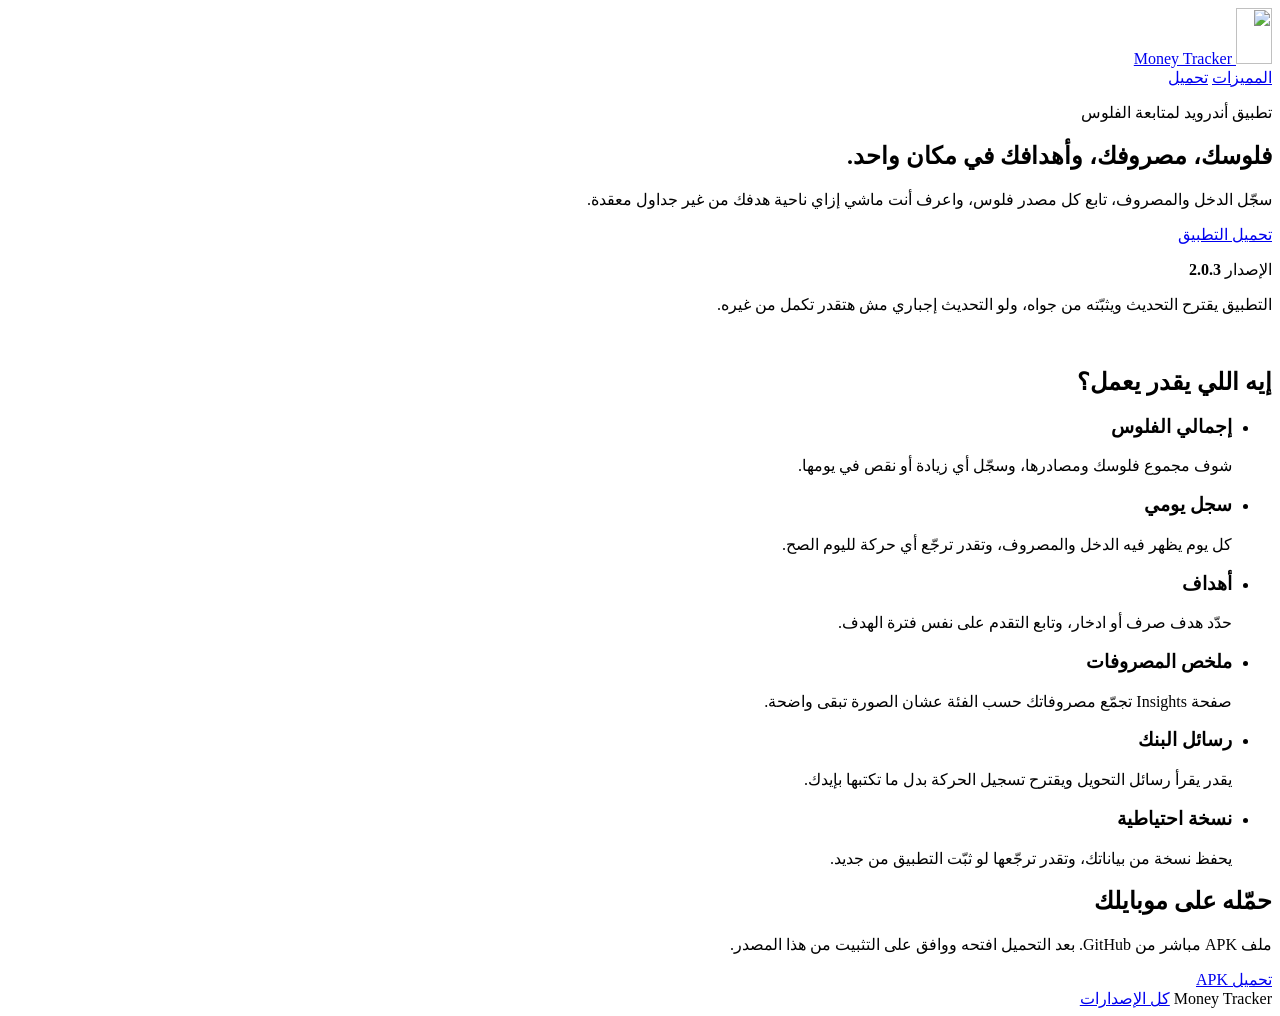
==== site/index.html @ 5b723d64 "Update the website to v2.0.3." ====
<!DOCTYPE html>
<html lang="ar" dir="rtl">
  <head>
    <meta charset="utf-8" />
    <meta name="viewport" content="width=device-width, initial-scale=1" />
    <title>Money Tracker</title>
    <meta
      name="description"
      content="تطبيق بسيط لمتابعة فلوسك، مصروفاتك، وأهدافك. حمّله على أندرويد."
    />
    <link rel="icon" href="money.png" />
    <link rel="preconnect" href="https://fonts.googleapis.com" />
    <link rel="preconnect" href="https://fonts.gstatic.com" crossorigin />
    <link
      href="https://fonts.googleapis.com/css2?family=IBM+Plex+Sans+Arabic:wght@400;500;600;700&display=swap"
      rel="stylesheet"
    />
    <link rel="stylesheet" href="styles.css" />
  </head>
  <body>
    <header class="top">
      <a class="brand" href="#top">
        <img src="money.png" alt="" width="36" height="56" />
        <span>Money Tracker</span>
      </a>
      <nav>
        <a href="#features">المميزات</a>
        <a class="nav-download" href="#download">تحميل</a>
      </nav>
    </header>

    <main id="top">
      <section class="hero">
        <div class="hero-copy">
          <p class="eyebrow">تطبيق أندرويد لمتابعة الفلوس</p>
          <h1>فلوسك، مصروفك، وأهدافك في مكان واحد.</h1>
          <p class="lead">
            سجّل الدخل والمصروف، تابع كل مصدر فلوس، واعرف أنت ماشي إزاي ناحية
            هدفك من غير جداول معقدة.
          </p>
          <div class="actions">
            <a
              id="download-button"
              class="button"
              href="https://github.com/omar-el-esawy/MoneyTraker/releases/download/v2.0.3/money_traker-v2.0.3.apk"
              >تحميل التطبيق</a
            >
            <p class="version-line">
              الإصدار <strong id="version-label">2.0.3</strong>
            </p>
          </div>
          <p id="changelog" class="changelog">
            التطبيق يقترح التحديث ويثبّته من جواه، ولو التحديث إجباري مش هتقدر تكمل من غيره.
          </p>
        </div>
        <div class="hero-art" aria-hidden="true">
          <img src="money.png" alt="" />
        </div>
      </section>

      <section id="features" class="features">
        <h2>إيه اللي يقدر يعمل؟</h2>
        <ul>
          <li>
            <h3>إجمالي الفلوس</h3>
            <p>شوف مجموع فلوسك ومصادرها، وسجّل أي زيادة أو نقص في يومها.</p>
          </li>
          <li>
            <h3>سجل يومي</h3>
            <p>كل يوم يظهر فيه الدخل والمصروف، وتقدر ترجّع أي حركة لليوم الصح.</p>
          </li>
          <li>
            <h3>أهداف</h3>
            <p>حدّد هدف صرف أو ادخار، وتابع التقدم على نفس فترة الهدف.</p>
          </li>
          <li>
            <h3>ملخص المصروفات</h3>
            <p>صفحة Insights تجمّع مصروفاتك حسب الفئة عشان الصورة تبقى واضحة.</p>
          </li>
          <li>
            <h3>رسائل البنك</h3>
            <p>يقدر يقرأ رسائل التحويل ويقترح تسجيل الحركة بدل ما تكتبها بإيدك.</p>
          </li>
          <li>
            <h3>نسخة احتياطية</h3>
            <p>يحفظ نسخة من بياناتك، وتقدر ترجّعها لو ثبّت التطبيق من جديد.</p>
          </li>
        </ul>
      </section>

      <section id="download" class="download">
        <h2>حمّله على موبايلك</h2>
        <p>ملف APK مباشر من GitHub. بعد التحميل افتحه ووافق على التثبيت من هذا المصدر.</p>
        <a
          id="download-button-bottom"
          class="button"
          href="https://github.com/omar-el-esawy/MoneyTraker/releases/download/v2.0.3/money_traker-v2.0.3.apk"
          >تحميل APK</a
        >
      </section>
    </main>

    <footer>
      <span>Money Tracker</span>
      <a href="https://github.com/omar-el-esawy/MoneyTraker/releases">كل الإصدارات</a>
    </footer>

    <script>
      var remoteVersion =
        "https://raw.githubusercontent.com/omar-el-esawy/MoneyTraker/main/site/version.json";

      function loadVersion(url) {
        return fetch(url, { cache: "no-store" }).then(function (response) {
          if (!response.ok) throw new Error("version");
          return response.json();
        });
      }

      loadVersion(remoteVersion)
        .catch(function () {
          return loadVersion("version.json");
        })
        .then(function (data) {
          if (!data.download_url) return;
          document.getElementById("download-button").href = data.download_url;
          document.getElementById("download-button-bottom").href = data.download_url;
          if (data.version) {
            document.getElementById("version-label").textContent = data.version;
          }
          if (data.changelog) {
            document.getElementById("changelog").textContent = data.changelog;
          }
        })
        .catch(function () {});
    </script>
  </body>
</html>
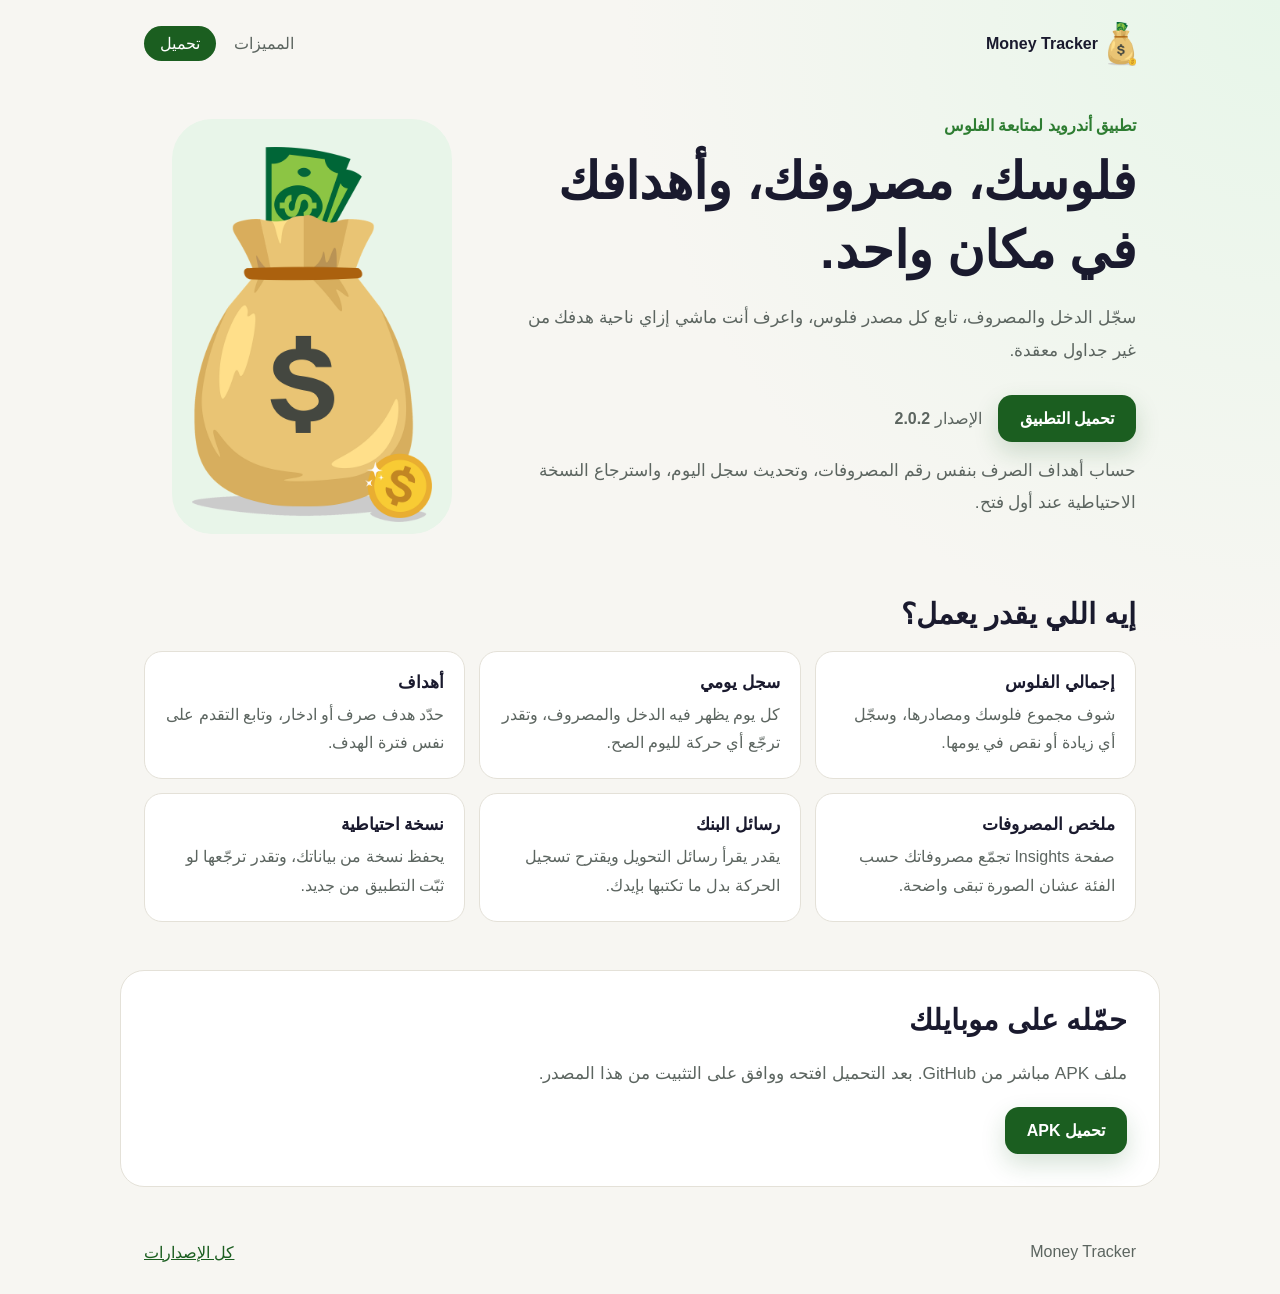
==== commit 532d67d1: "Add in-app updates and publish the website version from CI. After a version tag, the release workflo" ====
--- a/site/index.html
+++ b/site/index.html
@@ -42,15 +42,16 @@
             <a
               id="download-button"
               class="button"
-              href="https://github.com/omar-el-esawy/MoneyTraker/releases/download/v2.0.3/money_traker-v2.0.3.apk"
+              href="https://github.com/omar-el-esawy/MoneyTraker/releases/download/v2.0.2/money_traker-v2.0.2.apk"
               >تحميل التطبيق</a
             >
             <p class="version-line">
-              الإصدار <strong id="version-label">2.0.3</strong>
+              الإصدار <strong id="version-label">2.0.2</strong>
             </p>
           </div>
           <p id="changelog" class="changelog">
-            التطبيق يقترح التحديث ويثبّته من جواه، ولو التحديث إجباري مش هتقدر تكمل من غيره.
+            حساب أهداف الصرف بنفس رقم المصروفات، وتحديث سجل اليوم، واسترجاع
+            النسخة الاحتياطية عند أول فتح.
           </p>
         </div>
         <div class="hero-art" aria-hidden="true">
@@ -94,7 +95,7 @@
         <a
           id="download-button-bottom"
           class="button"
-          href="https://github.com/omar-el-esawy/MoneyTraker/releases/download/v2.0.3/money_traker-v2.0.3.apk"
+          href="https://github.com/omar-el-esawy/MoneyTraker/releases/download/v2.0.2/money_traker-v2.0.2.apk"
           >تحميل APK</a
         >
       </section>
--- a/site/styles.css
+++ b/site/styles.css
@@ -0,0 +1,290 @@
+:root {
+  --green: #1b5e20;
+  --green-bright: #2e7d32;
+  --mint: #e8f5e9;
+  --paper: #f7f6f2;
+  --ink: #1a1a2e;
+  --muted: #5c6560;
+  --line: #e4e1d8;
+  --white: #ffffff;
+}
+
+* {
+  box-sizing: border-box;
+}
+
+html {
+  scroll-behavior: smooth;
+}
+
+body {
+  margin: 0;
+  font-family: "IBM Plex Sans Arabic", sans-serif;
+  color: var(--ink);
+  background:
+    radial-gradient(circle at 100% 0%, #e7f6e9 0%, transparent 36%),
+    var(--paper);
+}
+
+a {
+  color: inherit;
+}
+
+.top {
+  display: flex;
+  align-items: center;
+  justify-content: space-between;
+  gap: 16px;
+  max-width: 1040px;
+  margin: 0 auto;
+  padding: 22px 24px;
+}
+
+.brand {
+  display: flex;
+  align-items: center;
+  gap: 10px;
+  text-decoration: none;
+  font-weight: 700;
+}
+
+.brand img {
+  width: 28px;
+  height: auto;
+}
+
+nav {
+  display: flex;
+  align-items: center;
+  gap: 18px;
+}
+
+nav a {
+  text-decoration: none;
+  color: var(--muted);
+  font-weight: 500;
+}
+
+.nav-download {
+  color: var(--white) !important;
+  background: var(--green);
+  border-radius: 999px;
+  padding: 8px 16px;
+}
+
+.hero,
+.features,
+.download,
+footer {
+  max-width: 1040px;
+  margin: 0 auto;
+  padding: 12px 24px 48px;
+}
+
+.hero {
+  display: grid;
+  grid-template-columns: 1.3fr 0.7fr;
+  gap: 32px;
+  align-items: center;
+  padding-top: 28px;
+}
+
+.eyebrow {
+  margin: 0 0 12px;
+  color: var(--green-bright);
+  font-weight: 600;
+}
+
+h1,
+h2,
+h3,
+p {
+  margin-top: 0;
+}
+
+h1 {
+  margin-bottom: 16px;
+  font-size: clamp(2rem, 4vw, 3.4rem);
+  line-height: 1.35;
+  letter-spacing: 0;
+}
+
+.lead,
+.download p,
+.changelog {
+  color: var(--muted);
+  font-size: 1.08rem;
+  line-height: 1.9;
+}
+
+.actions {
+  display: flex;
+  align-items: center;
+  gap: 16px;
+  margin: 28px 0 12px;
+}
+
+.button {
+  display: inline-block;
+  background: var(--green);
+  color: var(--white);
+  text-decoration: none;
+  font-weight: 700;
+  border-radius: 14px;
+  padding: 14px 22px;
+  box-shadow: 0 10px 24px rgba(27, 94, 32, 0.18);
+}
+
+.button:hover {
+  background: var(--green-bright);
+}
+
+.version-line {
+  margin: 0;
+  color: var(--muted);
+}
+
+.hero-art {
+  justify-self: center;
+  width: min(100%, 280px);
+  margin-inline: auto;
+  display: flex;
+  justify-content: center;
+  background: var(--mint);
+  border-radius: 40px;
+  padding: 28px 20px 12px;
+}
+
+.hero-art img {
+  display: block;
+  width: min(240px, 100%);
+  height: auto;
+}
+
+.features h2,
+.download h2 {
+  font-size: 1.8rem;
+  margin-bottom: 20px;
+}
+
+.features ul {
+  list-style: none;
+  padding: 0;
+  margin: 0;
+  display: grid;
+  grid-template-columns: repeat(3, 1fr);
+  gap: 14px;
+}
+
+.features li {
+  background: var(--white);
+  border: 1px solid var(--line);
+  border-radius: 18px;
+  padding: 20px;
+}
+
+.features h3 {
+  margin-bottom: 8px;
+  font-size: 1.08rem;
+}
+
+.features p {
+  margin: 0;
+  color: var(--muted);
+  line-height: 1.8;
+}
+
+.download {
+  background: var(--white);
+  border: 1px solid var(--line);
+  border-radius: 24px;
+  padding: 32px;
+  margin-bottom: 48px;
+}
+
+footer {
+  display: flex;
+  justify-content: space-between;
+  gap: 12px;
+  padding-top: 8px;
+  padding-bottom: 32px;
+  color: var(--muted);
+}
+
+footer a {
+  color: var(--green);
+}
+
+@media (max-width: 800px) {
+  .top {
+    flex-wrap: wrap;
+    align-items: center;
+    padding: 16px;
+  }
+
+  .brand {
+    min-width: 0;
+  }
+
+  nav {
+    gap: 8px;
+    margin-right: auto;
+  }
+
+  .nav-download {
+    padding: 10px 14px;
+  }
+
+  .hero,
+  .features,
+  footer {
+    padding-right: 16px;
+    padding-left: 16px;
+  }
+
+  .hero,
+  .features ul {
+    grid-template-columns: 1fr;
+  }
+
+  .hero {
+    gap: 8px;
+    padding-top: 8px;
+  }
+
+  h1 {
+    font-size: clamp(1.7rem, 8vw, 2.4rem);
+  }
+
+  .hero-art {
+    order: -1;
+    padding: 16px 16px 4px;
+    border-radius: 28px;
+  }
+
+  .actions {
+    flex-direction: column;
+    align-items: stretch;
+    gap: 10px;
+  }
+
+  .button {
+    text-align: center;
+    padding: 16px 18px;
+  }
+
+  .version-line {
+    text-align: center;
+  }
+
+  .download {
+    margin-right: 16px;
+    margin-left: 16px;
+    padding: 22px 18px;
+    border-radius: 20px;
+  }
+
+  footer {
+    align-items: flex-start;
+  }
+}
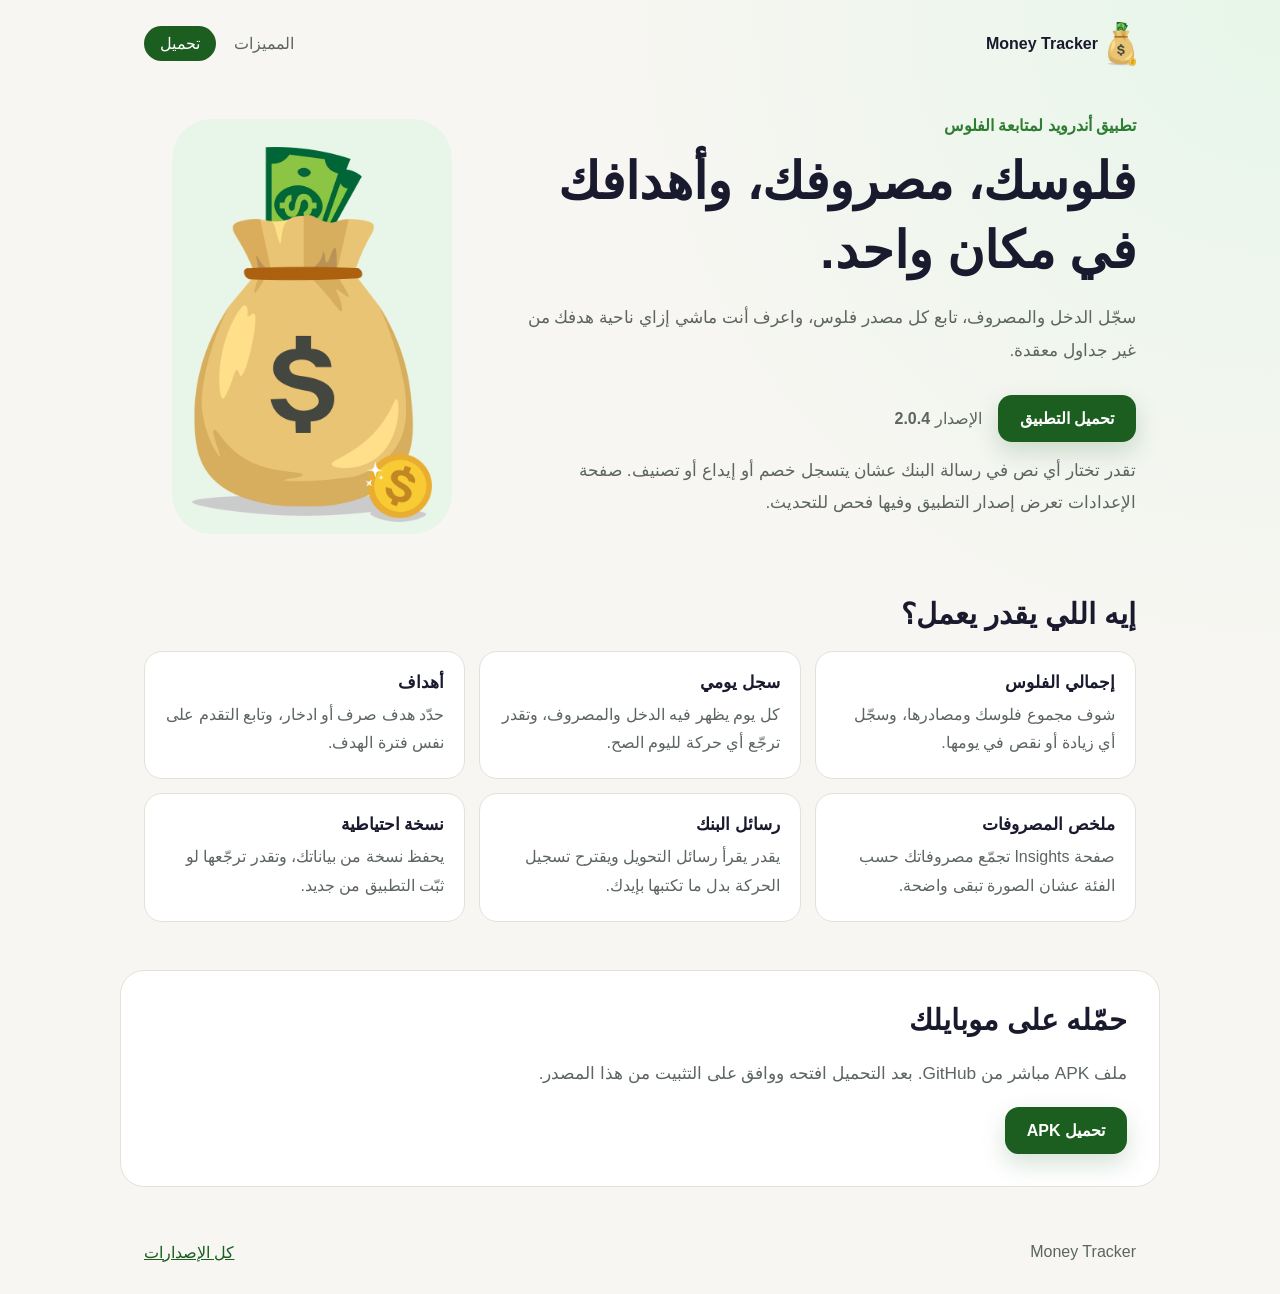
==== commit d7402da1: "Update the website to v2.0.4." ====
--- a/site/index.html
+++ b/site/index.html
@@ -42,16 +42,15 @@
             <a
               id="download-button"
               class="button"
-              href="https://github.com/omar-el-esawy/MoneyTraker/releases/download/v2.0.2/money_traker-v2.0.2.apk"
+              href="https://github.com/omar-el-esawy/MoneyTraker/releases/download/v2.0.4/money_traker-v2.0.4.apk"
               >تحميل التطبيق</a
             >
             <p class="version-line">
-              الإصدار <strong id="version-label">2.0.2</strong>
+              الإصدار <strong id="version-label">2.0.4</strong>
             </p>
           </div>
           <p id="changelog" class="changelog">
-            حساب أهداف الصرف بنفس رقم المصروفات، وتحديث سجل اليوم، واسترجاع
-            النسخة الاحتياطية عند أول فتح.
+            تقدر تختار أي نص في رسالة البنك عشان يتسجل خصم أو إيداع أو تصنيف. صفحة الإعدادات تعرض إصدار التطبيق وفيها فحص للتحديث.
           </p>
         </div>
         <div class="hero-art" aria-hidden="true">
@@ -95,7 +94,7 @@
         <a
           id="download-button-bottom"
           class="button"
-          href="https://github.com/omar-el-esawy/MoneyTraker/releases/download/v2.0.2/money_traker-v2.0.2.apk"
+          href="https://github.com/omar-el-esawy/MoneyTraker/releases/download/v2.0.4/money_traker-v2.0.4.apk"
           >تحميل APK</a
         >
       </section>
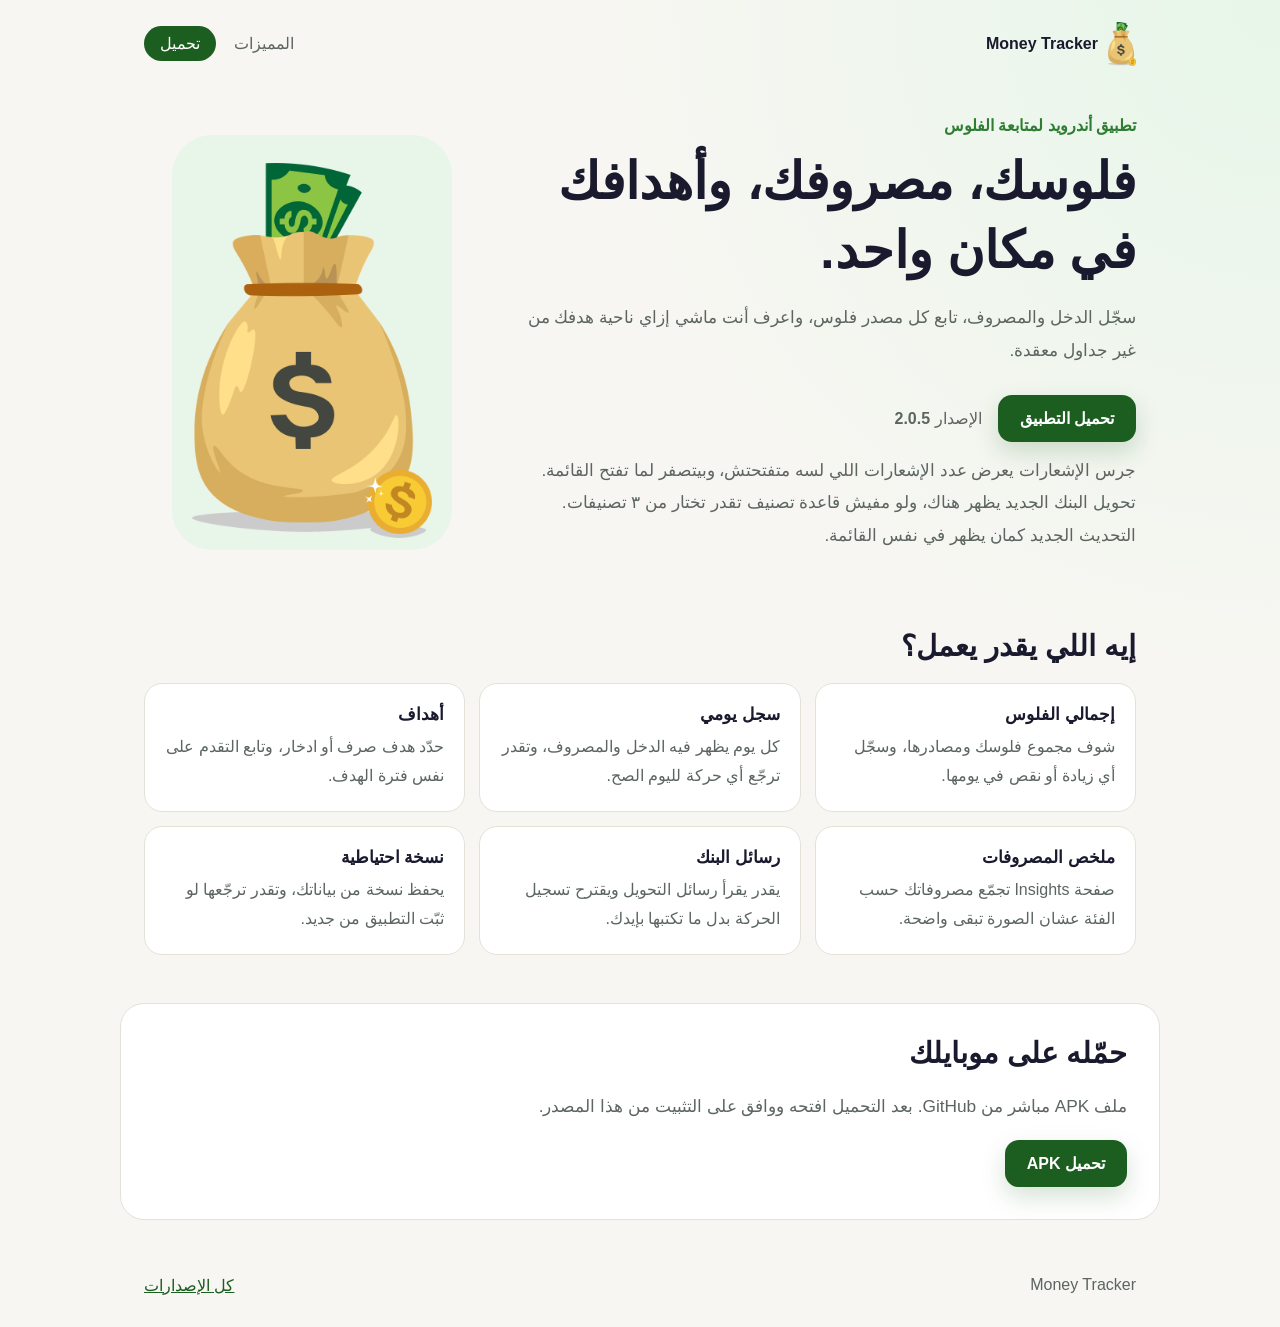
==== commit 302c2bc1: "Update the website to v2.0.5." ====
--- a/site/index.html
+++ b/site/index.html
@@ -42,15 +42,15 @@
             <a
               id="download-button"
               class="button"
-              href="https://github.com/omar-el-esawy/MoneyTraker/releases/download/v2.0.4/money_traker-v2.0.4.apk"
+              href="https://github.com/omar-el-esawy/MoneyTraker/releases/download/v2.0.5/money_traker-v2.0.5.apk"
               >تحميل التطبيق</a
             >
             <p class="version-line">
-              الإصدار <strong id="version-label">2.0.4</strong>
+              الإصدار <strong id="version-label">2.0.5</strong>
             </p>
           </div>
           <p id="changelog" class="changelog">
-            تقدر تختار أي نص في رسالة البنك عشان يتسجل خصم أو إيداع أو تصنيف. صفحة الإعدادات تعرض إصدار التطبيق وفيها فحص للتحديث.
+            جرس الإشعارات يعرض عدد الإشعارات اللي لسه متفتحتش، وبيتصفر لما تفتح القائمة. تحويل البنك الجديد يظهر هناك، ولو مفيش قاعدة تصنيف تقدر تختار من ٣ تصنيفات. التحديث الجديد كمان يظهر في نفس القائمة.
           </p>
         </div>
         <div class="hero-art" aria-hidden="true">
@@ -94,7 +94,7 @@
         <a
           id="download-button-bottom"
           class="button"
-          href="https://github.com/omar-el-esawy/MoneyTraker/releases/download/v2.0.4/money_traker-v2.0.4.apk"
+          href="https://github.com/omar-el-esawy/MoneyTraker/releases/download/v2.0.5/money_traker-v2.0.5.apk"
           >تحميل APK</a
         >
       </section>
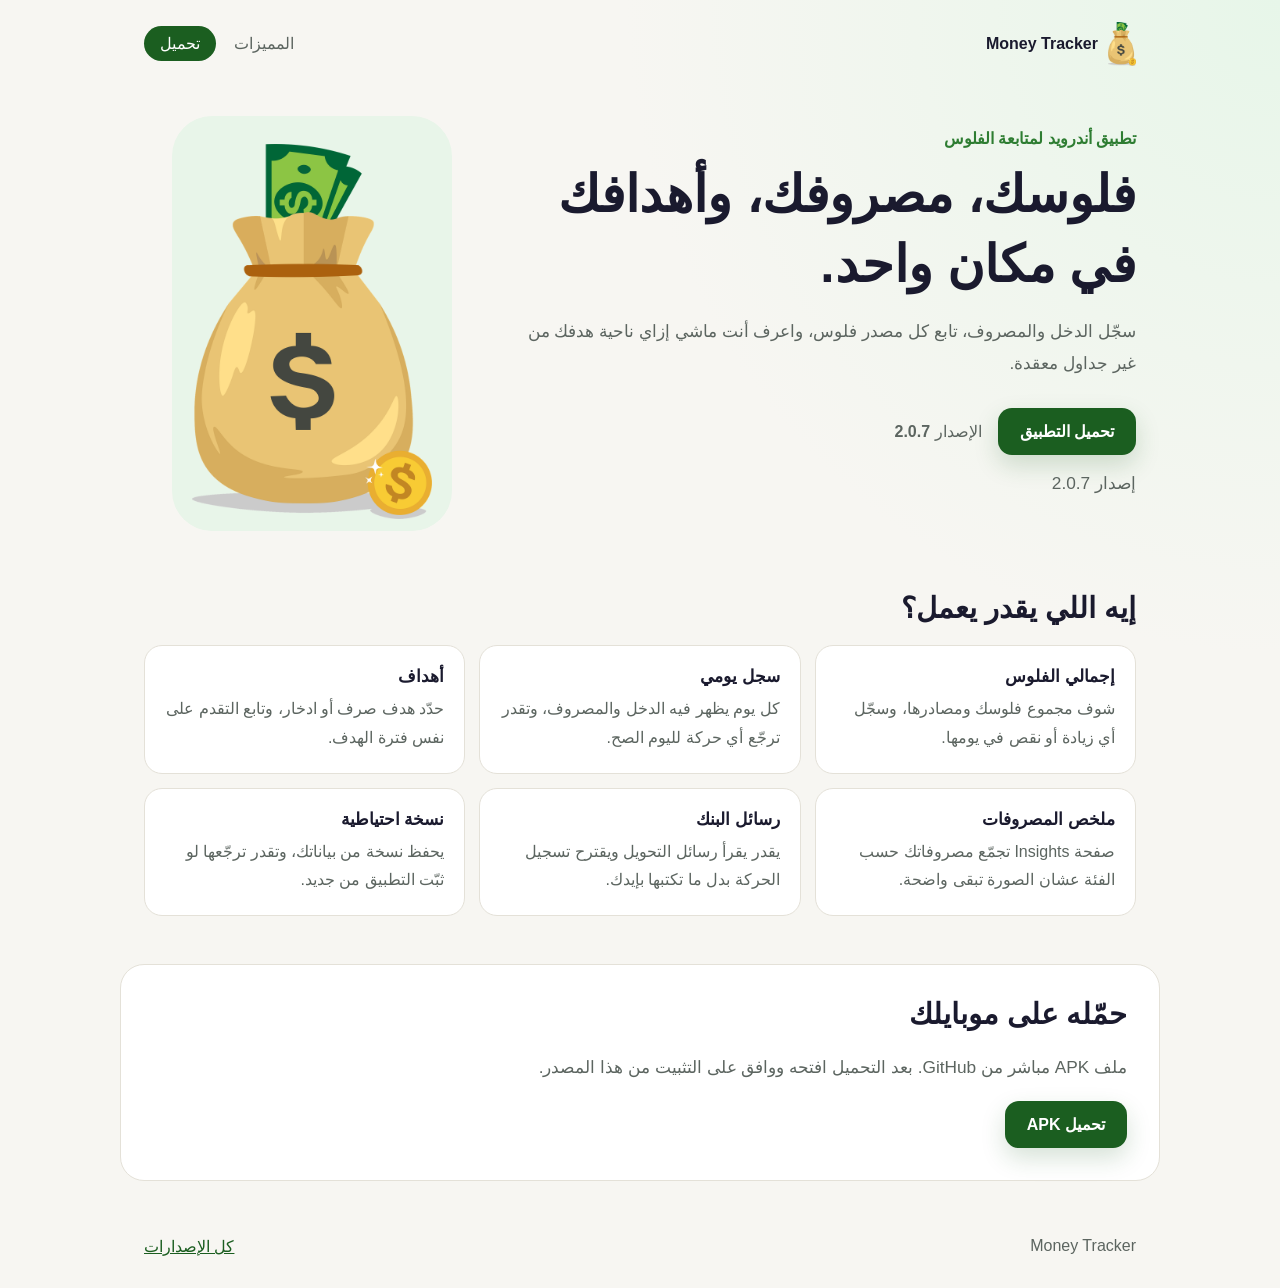
==== commit bc473a64: "Update the website to v2.0.7." ====
--- a/site/index.html
+++ b/site/index.html
@@ -42,15 +42,15 @@
             <a
               id="download-button"
               class="button"
-              href="https://github.com/omar-el-esawy/MoneyTraker/releases/download/v2.0.5/money_traker-v2.0.5.apk"
+              href="https://github.com/omar-el-esawy/MoneyTraker/releases/download/v2.0.7/money_traker-v2.0.7.apk"
               >تحميل التطبيق</a
             >
             <p class="version-line">
-              الإصدار <strong id="version-label">2.0.5</strong>
+              الإصدار <strong id="version-label">2.0.7</strong>
             </p>
           </div>
           <p id="changelog" class="changelog">
-            جرس الإشعارات يعرض عدد الإشعارات اللي لسه متفتحتش، وبيتصفر لما تفتح القائمة. تحويل البنك الجديد يظهر هناك، ولو مفيش قاعدة تصنيف تقدر تختار من ٣ تصنيفات. التحديث الجديد كمان يظهر في نفس القائمة.
+            إصدار 2.0.7
           </p>
         </div>
         <div class="hero-art" aria-hidden="true">
@@ -94,7 +94,7 @@
         <a
           id="download-button-bottom"
           class="button"
-          href="https://github.com/omar-el-esawy/MoneyTraker/releases/download/v2.0.5/money_traker-v2.0.5.apk"
+          href="https://github.com/omar-el-esawy/MoneyTraker/releases/download/v2.0.7/money_traker-v2.0.7.apk"
           >تحميل APK</a
         >
       </section>
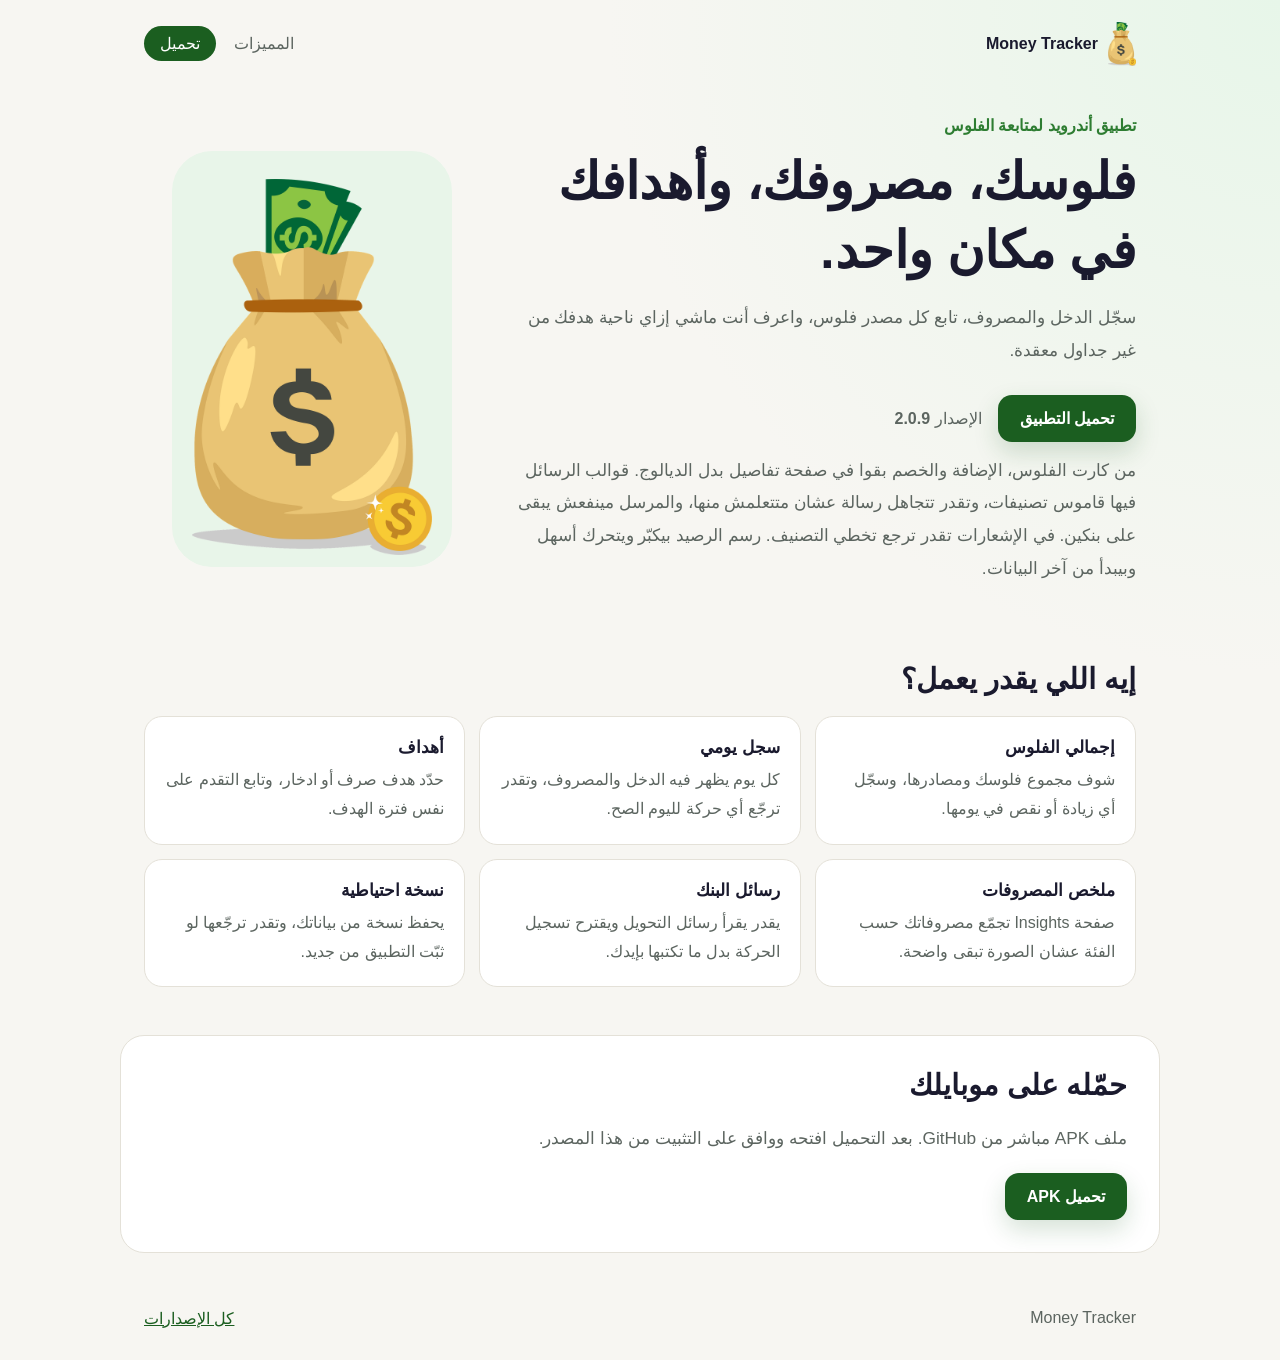
==== commit 6a57d2a7: "Update the website to v2.0.9." ====
--- a/site/index.html
+++ b/site/index.html
@@ -42,15 +42,15 @@
             <a
               id="download-button"
               class="button"
-              href="https://github.com/omar-el-esawy/MoneyTraker/releases/download/v2.0.7/money_traker-v2.0.7.apk"
+              href="https://github.com/omar-el-esawy/MoneyTraker/releases/download/v2.0.9/money_traker-v2.0.9.apk"
               >تحميل التطبيق</a
             >
             <p class="version-line">
-              الإصدار <strong id="version-label">2.0.7</strong>
+              الإصدار <strong id="version-label">2.0.9</strong>
             </p>
           </div>
           <p id="changelog" class="changelog">
-            إصدار 2.0.7
+            من كارت الفلوس، الإضافة والخصم بقوا في صفحة تفاصيل بدل الديالوج. قوالب الرسائل فيها قاموس تصنيفات، وتقدر تتجاهل رسالة عشان متتعلمش منها، والمرسل مينفعش يبقى على بنكين. في الإشعارات تقدر ترجع تخطي التصنيف. رسم الرصيد بيكبّر ويتحرك أسهل وبيبدأ من آخر البيانات.
           </p>
         </div>
         <div class="hero-art" aria-hidden="true">
@@ -94,7 +94,7 @@
         <a
           id="download-button-bottom"
           class="button"
-          href="https://github.com/omar-el-esawy/MoneyTraker/releases/download/v2.0.7/money_traker-v2.0.7.apk"
+          href="https://github.com/omar-el-esawy/MoneyTraker/releases/download/v2.0.9/money_traker-v2.0.9.apk"
           >تحميل APK</a
         >
       </section>
